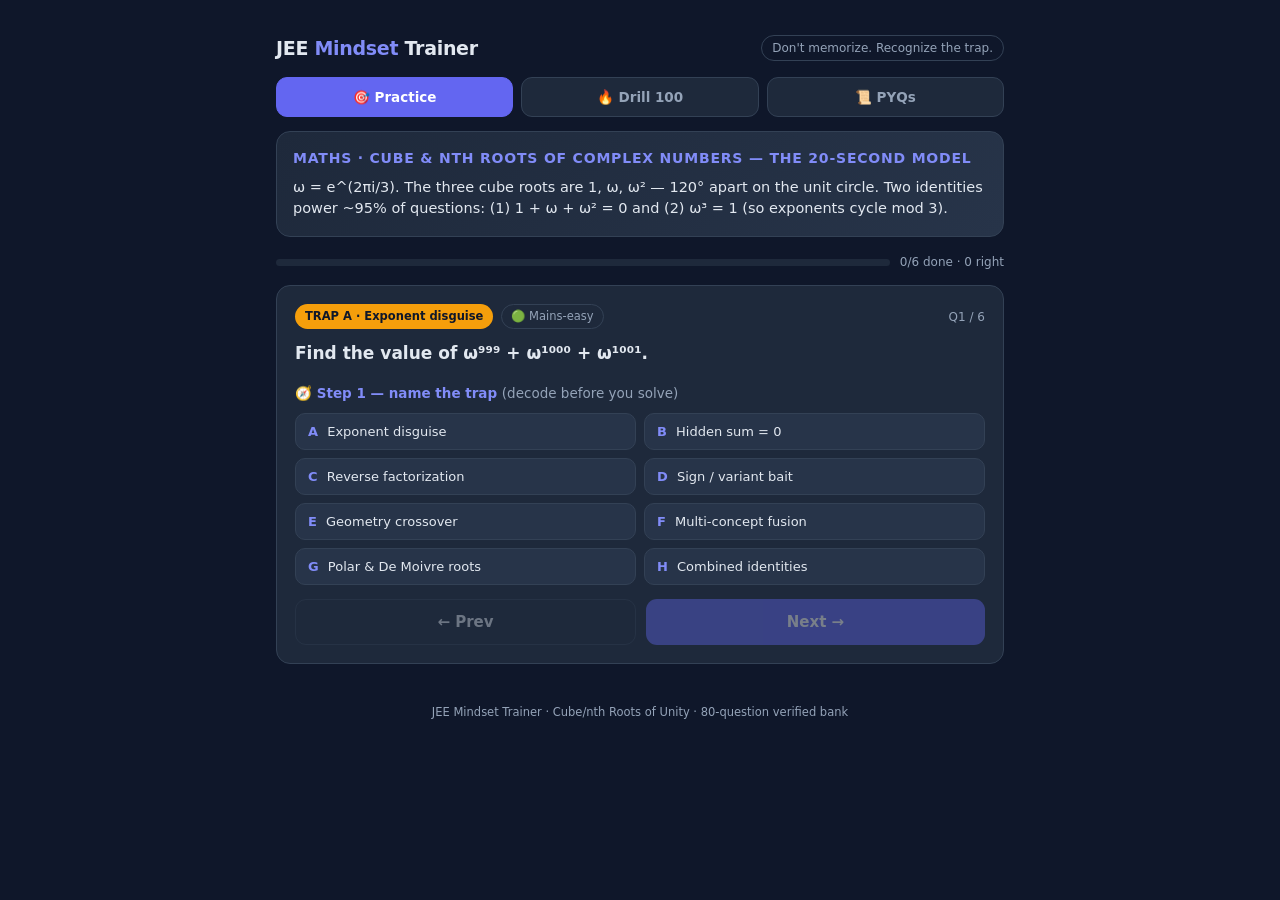
==== webapp/index.html @ 17852e75 "JEE Mindset Trainer — verified 80-question bank + web app Co-Authored-By: Claude Opus 4.8 <noreply@a" ====
<!DOCTYPE html>
<html lang="en">
<head>
  <meta charset="UTF-8" />
  <meta name="viewport" content="width=device-width, initial-scale=1.0" />
  <meta name="theme-color" content="#0f172a" />
  <title>JEE Mindset Trainer</title>
  <link rel="stylesheet" href="styles.css" />
</head>
<body>
  <div class="wrap">
    <header>
      <div class="brand">JEE <span>Mindset</span> Trainer</div>
      <span class="subj-chip">Don't memorize. Recognize the trap.</span>
    </header>
    <main id="app"><!-- rendered by app.js --></main>
  </div>
  <script src="data.js"></script>
  <script src="bank.js"></script>
  <script src="app.js"></script>
</body>
</html>
---- webapp/styles.css ----
:root {
  --bg: #0f172a;
  --card: #1e293b;
  --card-2: #273449;
  --text: #e2e8f0;
  --muted: #94a3b8;
  --accent: #6366f1;
  --accent-2: #818cf8;
  --good: #10b981;
  --bad: #ef4444;
  --border: #334155;
}

* { box-sizing: border-box; margin: 0; padding: 0; }

body {
  font-family: -apple-system, "Segoe UI", Roboto, system-ui, sans-serif;
  background: var(--bg);
  color: var(--text);
  line-height: 1.5;
  -webkit-font-smoothing: antialiased;
}

.wrap { max-width: 760px; margin: 0 auto; padding: 16px; padding-bottom: 80px; }

/* Header */
header {
  display: flex; align-items: center; justify-content: space-between;
  gap: 12px; padding: 18px 0 14px; flex-wrap: wrap;
}
.brand { font-size: 19px; font-weight: 700; letter-spacing: -0.3px; }
.brand span { color: var(--accent-2); }
.subj-chip {
  font-size: 12px; color: var(--muted); border: 1px solid var(--border);
  padding: 3px 10px; border-radius: 999px;
}

/* Progress bar */
.progress-row { display: flex; align-items: center; gap: 10px; margin-bottom: 14px; }
.progress-track { flex: 1; height: 7px; background: var(--card); border-radius: 999px; overflow: hidden; }
.progress-fill { height: 100%; width: 0; background: linear-gradient(90deg, var(--accent), var(--accent-2)); transition: width .35s ease; }
.progress-label { font-size: 12px; color: var(--muted); white-space: nowrap; }

/* Concept model card */
.model-card {
  background: linear-gradient(135deg, var(--card), var(--card-2));
  border: 1px solid var(--border); border-radius: 14px; padding: 16px; margin-bottom: 16px;
}
.model-card h2 { font-size: 14px; text-transform: uppercase; letter-spacing: .8px; color: var(--accent-2); margin-bottom: 8px; }
.model-card p { font-size: 14.5px; color: var(--text); }

/* Question card */
.card {
  background: var(--card); border: 1px solid var(--border);
  border-radius: 14px; padding: 18px; margin-bottom: 16px;
}
.q-meta { display: flex; align-items: center; gap: 8px; margin-bottom: 12px; flex-wrap: wrap; }
.trap-tag {
  font-size: 11.5px; font-weight: 700; padding: 4px 10px; border-radius: 999px;
  color: #0f172a;
}
.diff { font-size: 11.5px; color: var(--muted); border: 1px solid var(--border); padding: 3px 9px; border-radius: 999px; }
.q-num { font-size: 12px; color: var(--muted); margin-left: auto; }

.prompt { font-size: 17px; font-weight: 600; margin-bottom: 16px; }

.options { display: grid; gap: 10px; }
.opt {
  text-align: left; width: 100%; background: var(--card-2); color: var(--text);
  border: 1.5px solid var(--border); border-radius: 11px; padding: 13px 15px;
  font-size: 15.5px; cursor: pointer; transition: border-color .15s, background .15s; font-family: inherit;
}
.opt:hover:not(:disabled) { border-color: var(--accent); }
.opt:disabled { cursor: default; }
.opt.correct { border-color: var(--good); background: rgba(16,185,129,.12); }
.opt.wrong { border-color: var(--bad); background: rgba(239,68,68,.12); }
.opt .mark { float: right; font-weight: 700; }

/* Reveal panel */
.reveal { margin-top: 16px; border-top: 1px dashed var(--border); padding-top: 14px; display: none; }
.reveal.show { display: block; animation: fade .3s ease; }
@keyframes fade { from { opacity: 0; transform: translateY(4px); } to { opacity: 1; transform: none; } }

.reveal h3 { font-size: 12.5px; text-transform: uppercase; letter-spacing: .7px; color: var(--accent-2); margin: 12px 0 6px; }
.script { list-style: none; counter-reset: step; }
.script li {
  position: relative; padding: 7px 0 7px 34px; font-size: 14.5px; border-bottom: 1px solid rgba(51,65,85,.5);
}
.script li:last-child { border-bottom: none; }
.script li::before {
  counter-increment: step; content: counter(step);
  position: absolute; left: 0; top: 7px; width: 22px; height: 22px;
  background: var(--accent); color: #fff; border-radius: 50%;
  font-size: 12px; font-weight: 700; display: grid; place-items: center;
}
.note { font-size: 14px; padding: 10px 12px; border-radius: 9px; margin-top: 4px; }
.note.mistake { background: rgba(239,68,68,.1); border-left: 3px solid var(--bad); }
.note.why { background: rgba(99,102,241,.1); border-left: 3px solid var(--accent); }
.note b { color: var(--accent-2); }

/* Feedback */
.feedback { margin-top: 16px; background: var(--card-2); border-radius: 11px; padding: 13px; }
.feedback p { font-size: 13px; color: var(--muted); margin-bottom: 9px; }
.fb-btns { display: flex; gap: 8px; flex-wrap: wrap; }
.fb-btn {
  font-size: 13px; padding: 8px 13px; border-radius: 9px; cursor: pointer;
  background: var(--card); color: var(--text); border: 1.5px solid var(--border); font-family: inherit;
}
.fb-btn.sel { border-color: var(--accent); background: rgba(99,102,241,.18); }
.fb-note { width: 100%; margin-top: 9px; background: var(--card); color: var(--text); border: 1.5px solid var(--border); border-radius: 9px; padding: 9px; font-size: 13.5px; font-family: inherit; resize: vertical; }

/* Nav */
.nav { display: flex; gap: 10px; margin-top: 4px; }
.btn {
  flex: 1; padding: 13px; border-radius: 11px; font-size: 15px; font-weight: 600;
  cursor: pointer; border: none; font-family: inherit; transition: opacity .15s;
}
.btn:disabled { opacity: .4; cursor: default; }
.btn-primary { background: var(--accent); color: #fff; }
.btn-ghost { background: var(--card); color: var(--text); border: 1.5px solid var(--border); }

/* Summary */
.summary { text-align: center; padding: 10px 0; }
.summary .big { font-size: 44px; font-weight: 800; color: var(--accent-2); }
.weak-trap { display: flex; align-items: center; gap: 8px; justify-content: space-between; padding: 9px 12px; background: var(--card-2); border-radius: 9px; margin-top: 8px; font-size: 14px; }
.weak-trap .bar { flex: 1; height: 6px; background: var(--bg); border-radius: 999px; margin: 0 10px; overflow: hidden; }
.weak-trap .bar > div { height: 100%; background: var(--bad); }

.toolbar { display: flex; gap: 8px; margin-top: 18px; flex-wrap: wrap; }
.toolbar .btn { flex: 1; font-size: 13.5px; padding: 11px; }

footer { text-align: center; font-size: 11.5px; color: var(--muted); padding: 24px 0 8px; }
.toast {
  position: fixed; bottom: 18px; left: 50%; transform: translateX(-50%);
  background: var(--good); color: #06281b; font-weight: 600; font-size: 13.5px;
  padding: 10px 18px; border-radius: 999px; opacity: 0; transition: opacity .25s; pointer-events: none;
}
.toast.show { opacity: 1; }

/* Tabs */
.tabs { display: flex; gap: 8px; margin-bottom: 14px; }
.tab {
  flex: 1; padding: 11px 10px; border-radius: 11px; font-size: 13.5px; font-weight: 600;
  cursor: pointer; font-family: inherit; background: var(--card); color: var(--muted);
  border: 1.5px solid var(--border); transition: all .15s;
}
.tab.active { background: var(--accent); color: #fff; border-color: var(--accent); }

/* Wrong-answer coaching block */
.coach {
  background: linear-gradient(135deg, rgba(239,68,68,.12), rgba(99,102,241,.12));
  border: 1.5px solid var(--accent); border-radius: 12px; padding: 14px; margin-bottom: 14px;
}
.coach-head { font-size: 14.5px; font-weight: 600; margin-bottom: 10px; }
.coach-head b { color: var(--accent-2); }
.coach-row { display: grid; grid-template-columns: 92px 1fr; gap: 10px; padding: 7px 0; border-top: 1px solid rgba(99,102,241,.2); font-size: 14px; }
.coach-k { font-size: 11.5px; text-transform: uppercase; letter-spacing: .5px; color: var(--accent-2); font-weight: 700; padding-top: 2px; }
.note.correct-banner { background: rgba(16,185,129,.12); border-left: 3px solid var(--good); margin-bottom: 14px; }
.note.correct-banner b { color: var(--good); }

/* Trap picker (name-the-trap-first) */
.trap-picker { margin-bottom: 14px; }
.tp-head { font-size: 13.5px; font-weight: 700; color: var(--accent-2); margin-bottom: 10px; }
.tp-head span { color: var(--muted); font-weight: 400; }
.tp-grid { display: grid; grid-template-columns: 1fr 1fr; gap: 8px; }
.tp-btn {
  text-align: left; background: var(--card-2); color: var(--text); border: 1.5px solid var(--border);
  border-radius: 10px; padding: 10px 12px; font-size: 13px; cursor: pointer; font-family: inherit; transition: border-color .15s;
}
.tp-btn:hover { border-color: var(--accent); }
.tp-btn b { color: var(--accent-2); margin-right: 5px; }
.tp-verdict { font-size: 14px; padding: 10px 13px; border-radius: 10px; margin-bottom: 13px; }
.tp-verdict.ok { background: rgba(16,185,129,.12); border-left: 3px solid var(--good); }
.tp-verdict.no { background: rgba(239,68,68,.12); border-left: 3px solid var(--bad); }
.tp-verdict b { color: var(--accent-2); }
.tp-verdict i { color: var(--muted); }

/* PYQ cards */
.pyq-head { display: flex; align-items: center; gap: 8px; margin-bottom: 8px; }
.pyq-year { font-size: 15px; font-weight: 800; color: var(--accent-2); }
.pyq-exam { font-size: 12px; color: var(--text); background: var(--card-2); padding: 3px 10px; border-radius: 999px; border: 1px solid var(--border); }
.verify { font-size: 11px; color: #fbbf24; border: 1px solid rgba(251,191,36,.4); padding: 2px 8px; border-radius: 999px; margin-left: auto; }
.pyq-concept { font-size: 12.5px; text-transform: uppercase; letter-spacing: .5px; color: var(--muted); margin-bottom: 12px; font-weight: 600; }
.note.manip { background: rgba(236,72,153,.1); border-left: 3px solid #ec4899; }
.note.skill { background: rgba(16,185,129,.1); border-left: 3px solid var(--good); font-weight: 500; }
.verify-note { font-size: 12px; color: #fbbf24; display: inline-block; margin-top: 6px; }
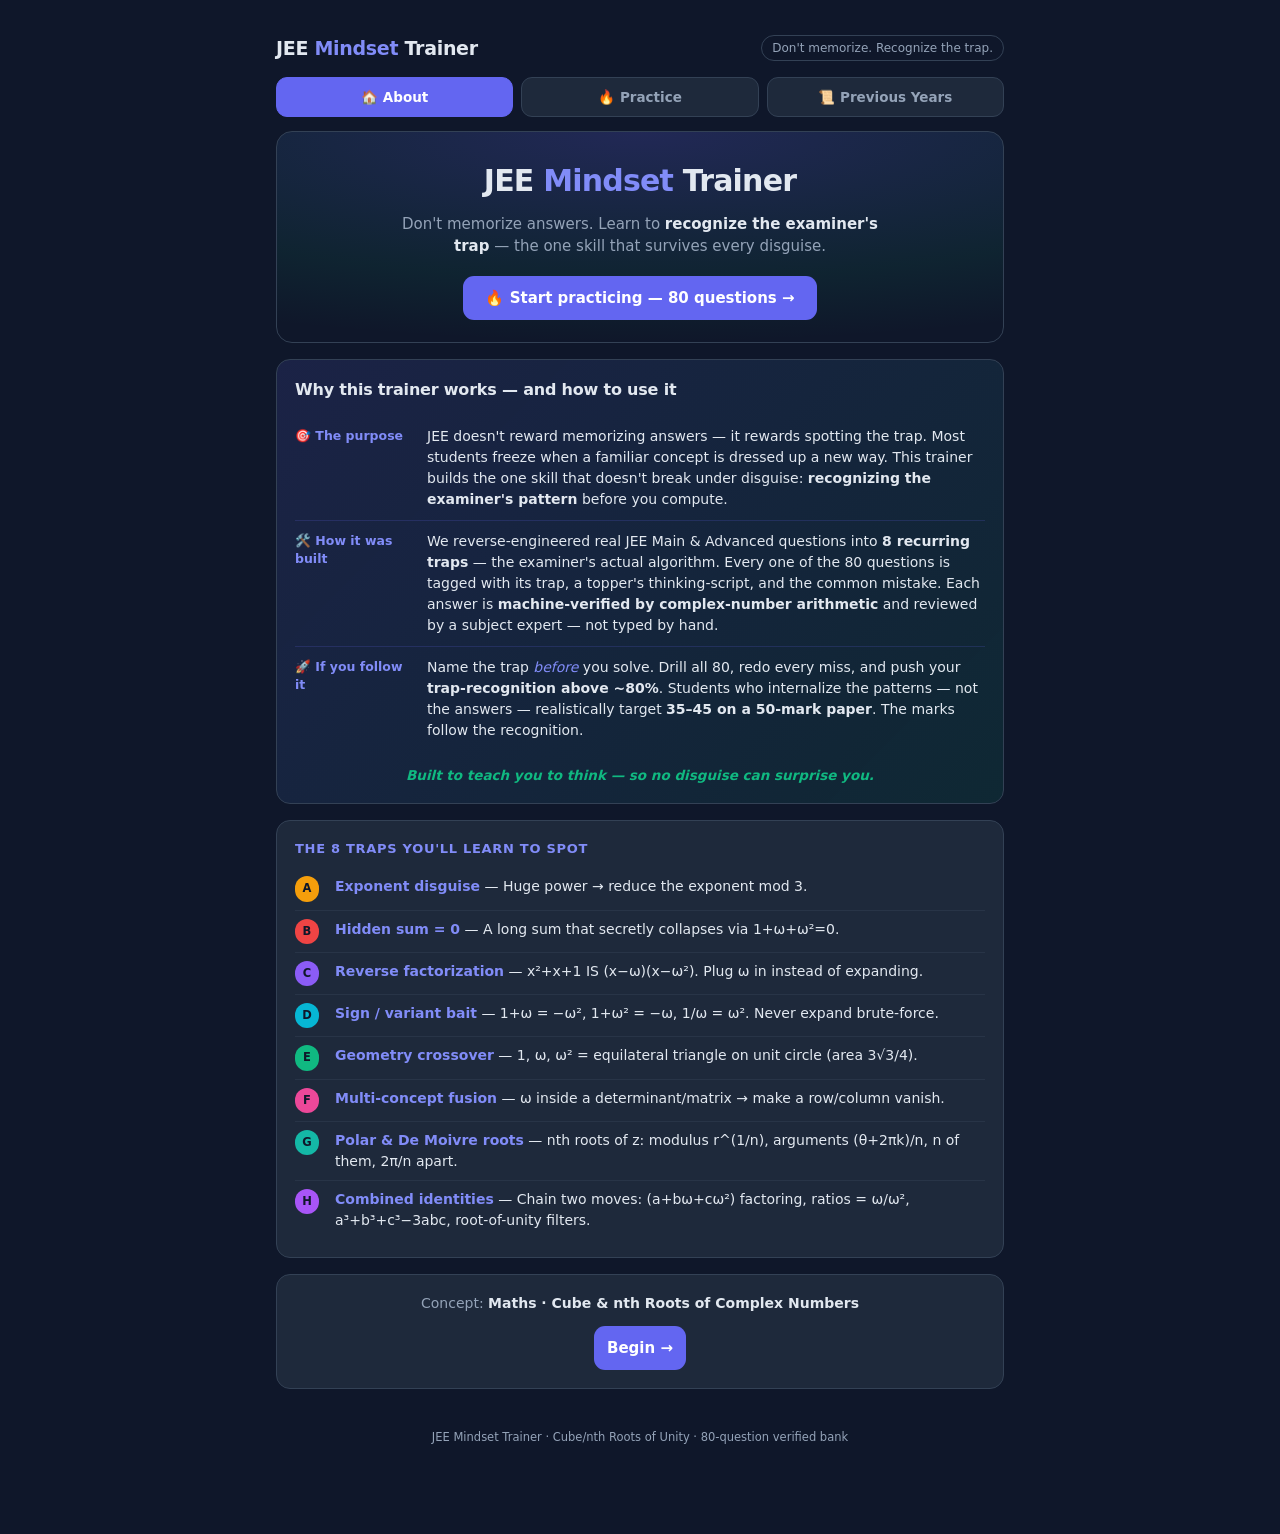
==== commit 7b0ae2c6: "Cache-bust assets (v5) so browsers fetch the latest build Co-Authored-By: Claude Opus 4.8 <noreply@a" ====
--- a/webapp/index.html
+++ b/webapp/index.html
@@ -5,7 +5,7 @@
   <meta name="viewport" content="width=device-width, initial-scale=1.0" />
   <meta name="theme-color" content="#0f172a" />
   <title>JEE Mindset Trainer</title>
-  <link rel="stylesheet" href="styles.css" />
+  <link rel="stylesheet" href="styles.css?v=5" />
 </head>
 <body>
   <div class="wrap">
@@ -15,8 +15,8 @@
     </header>
     <main id="app"><!-- rendered by app.js --></main>
   </div>
-  <script src="data.js"></script>
-  <script src="bank.js"></script>
-  <script src="app.js"></script>
+  <script src="data.js?v=5"></script>
+  <script src="bank.js?v=5"></script>
+  <script src="app.js?v=5"></script>
 </body>
 </html>
--- a/webapp/styles.css
+++ b/webapp/styles.css
@@ -158,6 +158,36 @@
 .note.correct-banner { background: rgba(16,185,129,.12); border-left: 3px solid var(--good); margin-bottom: 14px; }
 .note.correct-banner b { color: var(--good); }
 
+/* About front page hero */
+.hero {
+  text-align: center; padding: 26px 18px 22px; margin-bottom: 16px; border-radius: 16px;
+  background: radial-gradient(120% 100% at 50% 0%, rgba(99,102,241,.22), rgba(16,185,129,.08) 70%, transparent);
+  border: 1px solid var(--border);
+}
+.hero h1 { font-size: 30px; letter-spacing: -0.8px; margin-bottom: 10px; }
+.hero h1 span { color: var(--accent-2); }
+.hero-sub { font-size: 15px; color: var(--muted); max-width: 480px; margin: 0 auto 18px; }
+.hero-sub b { color: var(--text); }
+.hero-cta { width: auto; padding: 13px 22px; }
+.trap-line { display: grid; grid-template-columns: 30px 1fr; gap: 10px; align-items: start; padding: 8px 0; font-size: 14px; border-top: 1px solid rgba(51,65,85,.5); }
+.trap-line:first-of-type { border-top: none; }
+.trap-line .trap-tag { width: 24px; text-align: center; padding: 4px 0; }
+.trap-line b { color: var(--accent-2); }
+
+/* About / inspire panel on results page */
+.about {
+  background: linear-gradient(135deg, rgba(99,102,241,.14), rgba(16,185,129,.10));
+  border: 1px solid var(--border); border-radius: 14px; padding: 18px; margin-bottom: 16px;
+}
+.about h2 { font-size: 16px; letter-spacing: -0.2px; margin-bottom: 14px; }
+.about-row { display: grid; grid-template-columns: 120px 1fr; gap: 12px; padding: 10px 0; border-top: 1px solid rgba(99,102,241,.18); font-size: 14px; }
+.about-row:first-of-type { border-top: none; }
+.about-k { font-size: 12.5px; font-weight: 700; color: var(--accent-2); padding-top: 1px; }
+.about-row b { color: var(--text); font-weight: 700; }
+.about-row i { color: var(--accent-2); font-style: italic; }
+.about-tag { margin-top: 14px; text-align: center; font-size: 13.5px; font-style: italic; color: var(--good); font-weight: 600; }
+@media (max-width: 480px) { .about-row { grid-template-columns: 1fr; gap: 4px; } }
+
 /* Trap picker (name-the-trap-first) */
 .trap-picker { margin-bottom: 14px; }
 .tp-head { font-size: 13.5px; font-weight: 700; color: var(--accent-2); margin-bottom: 10px; }
